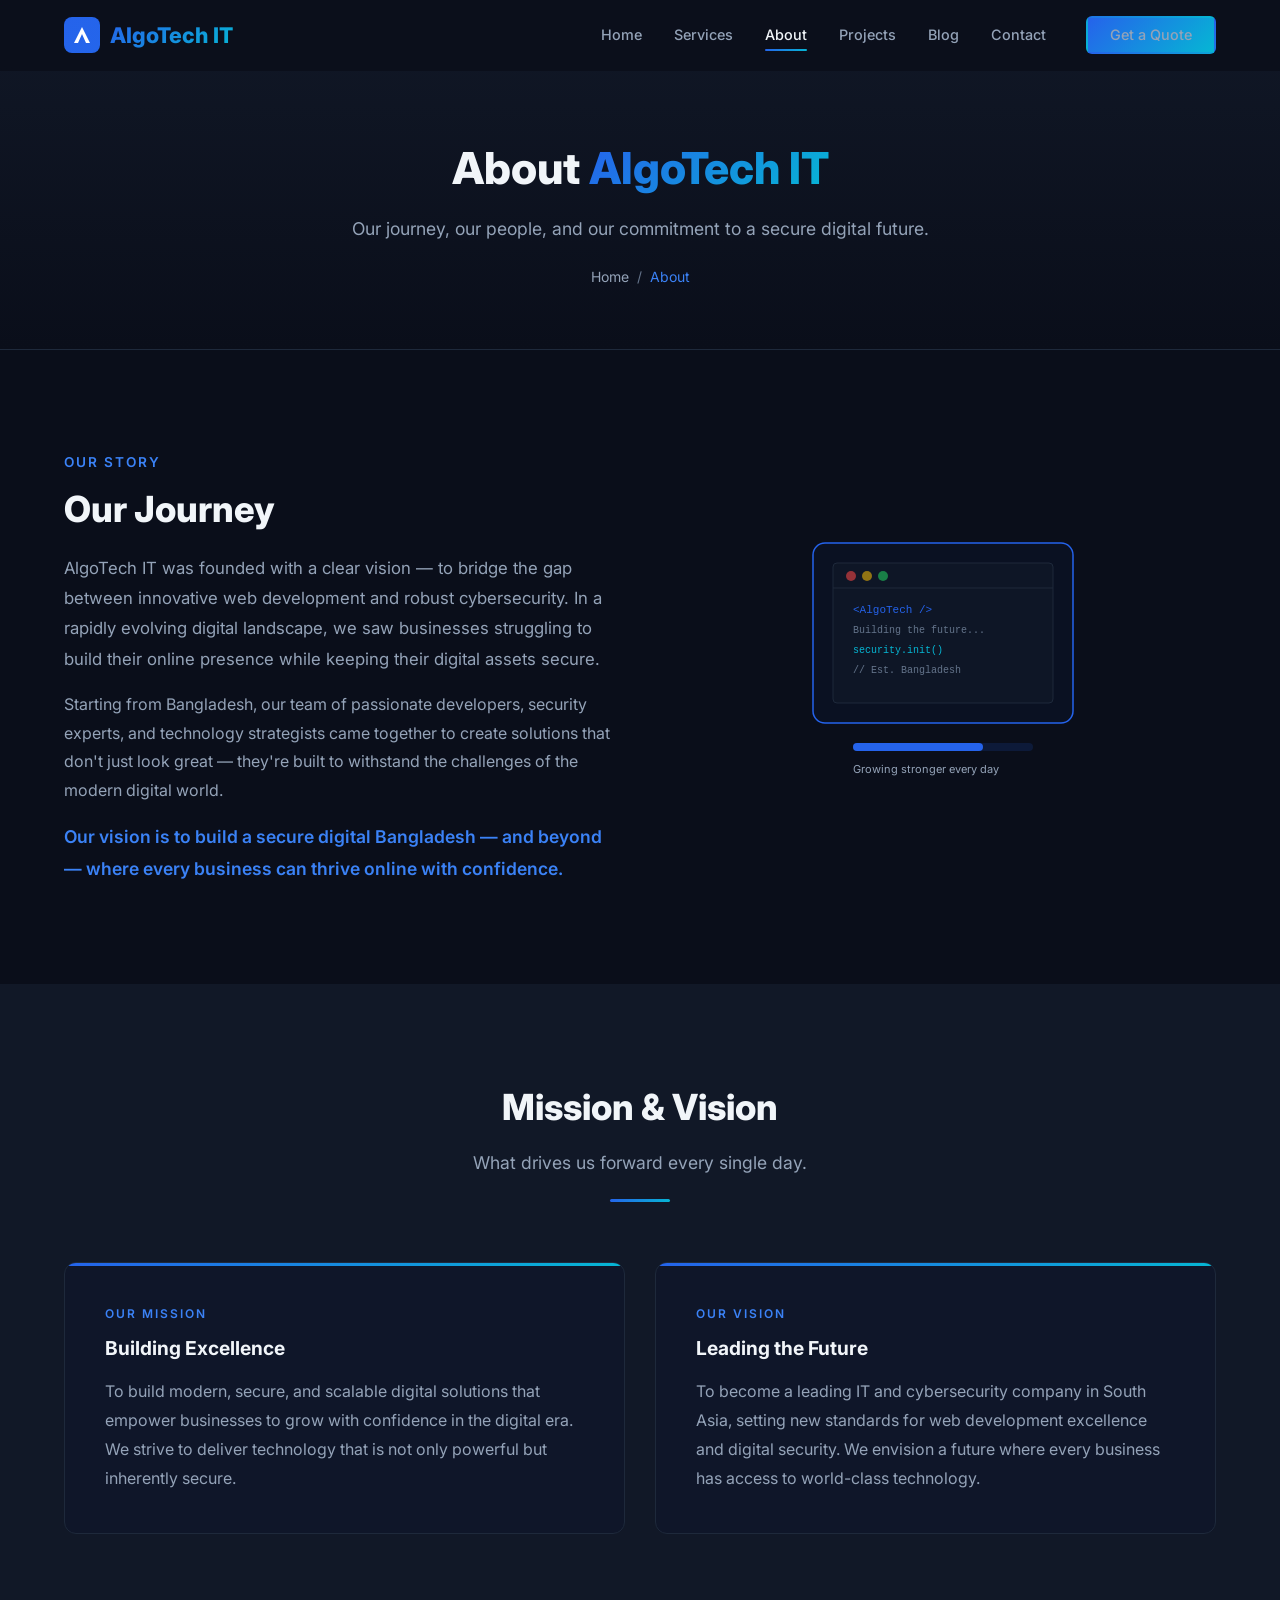
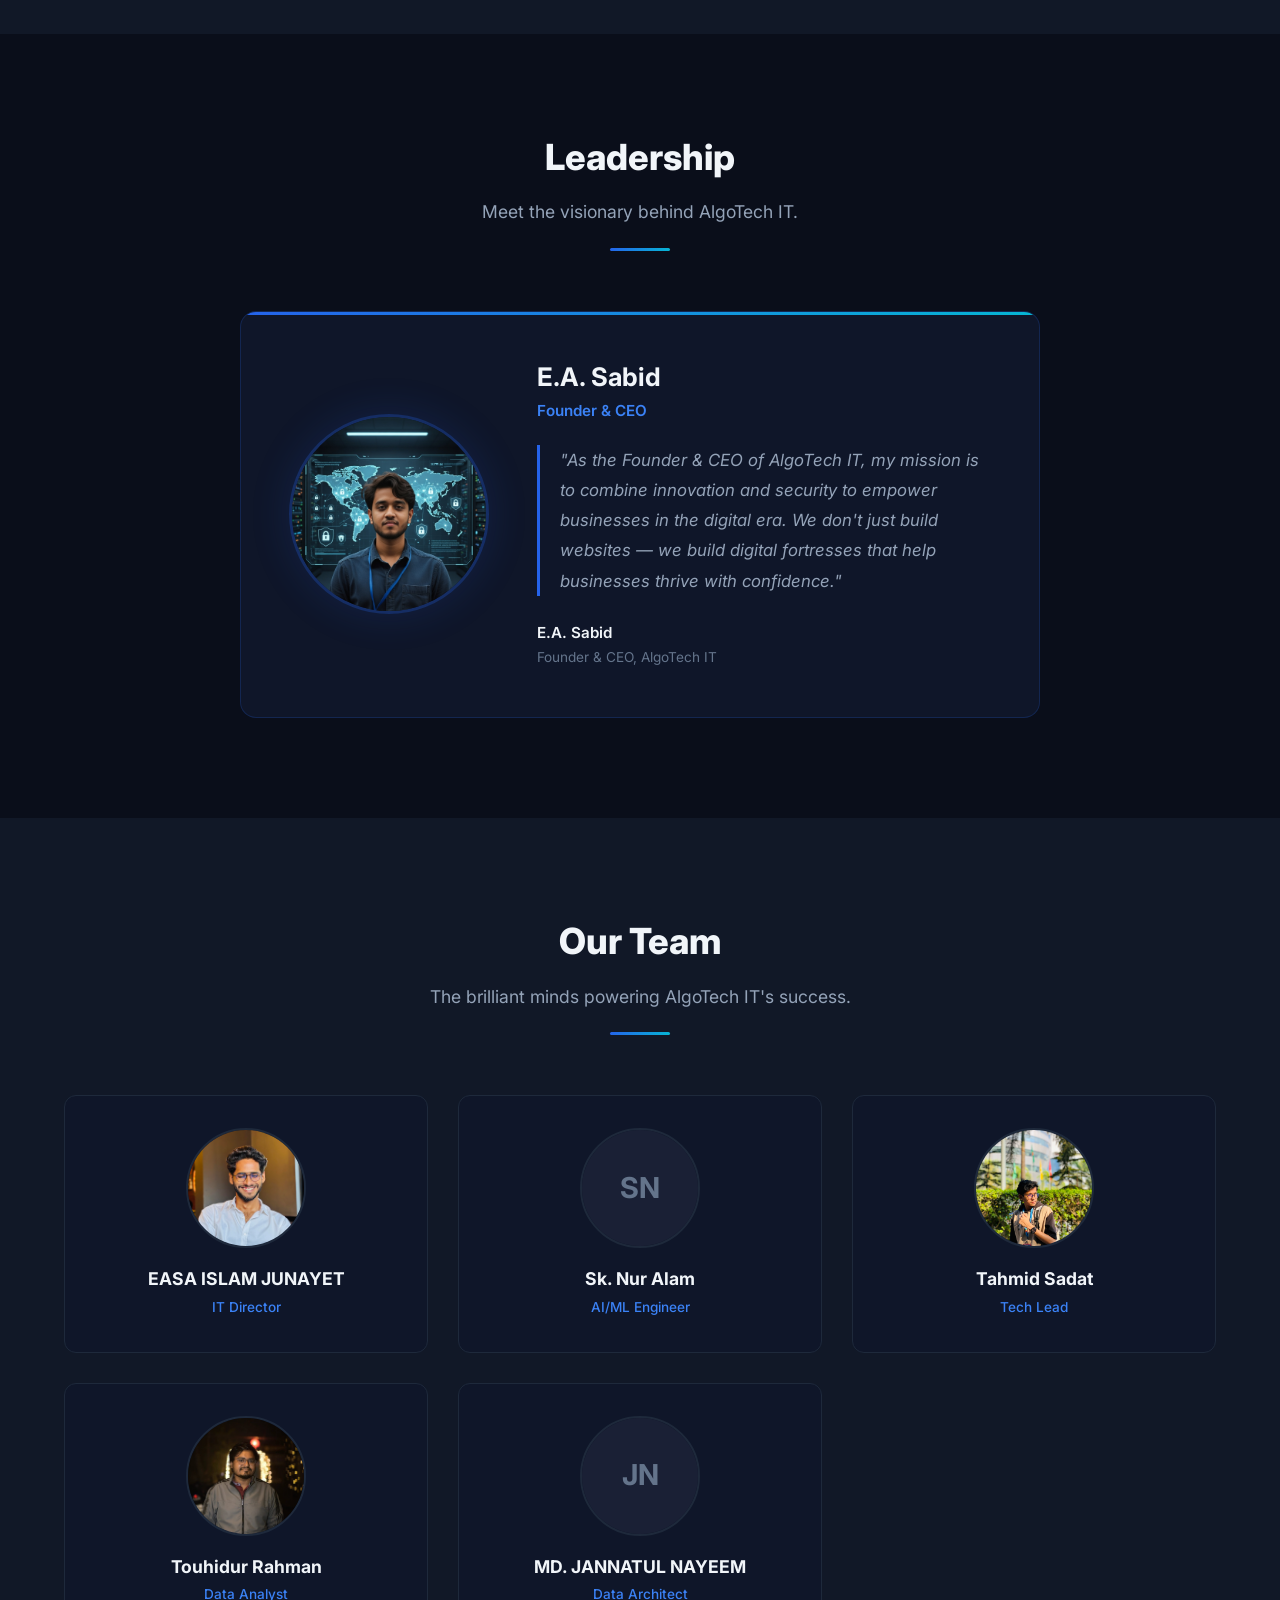
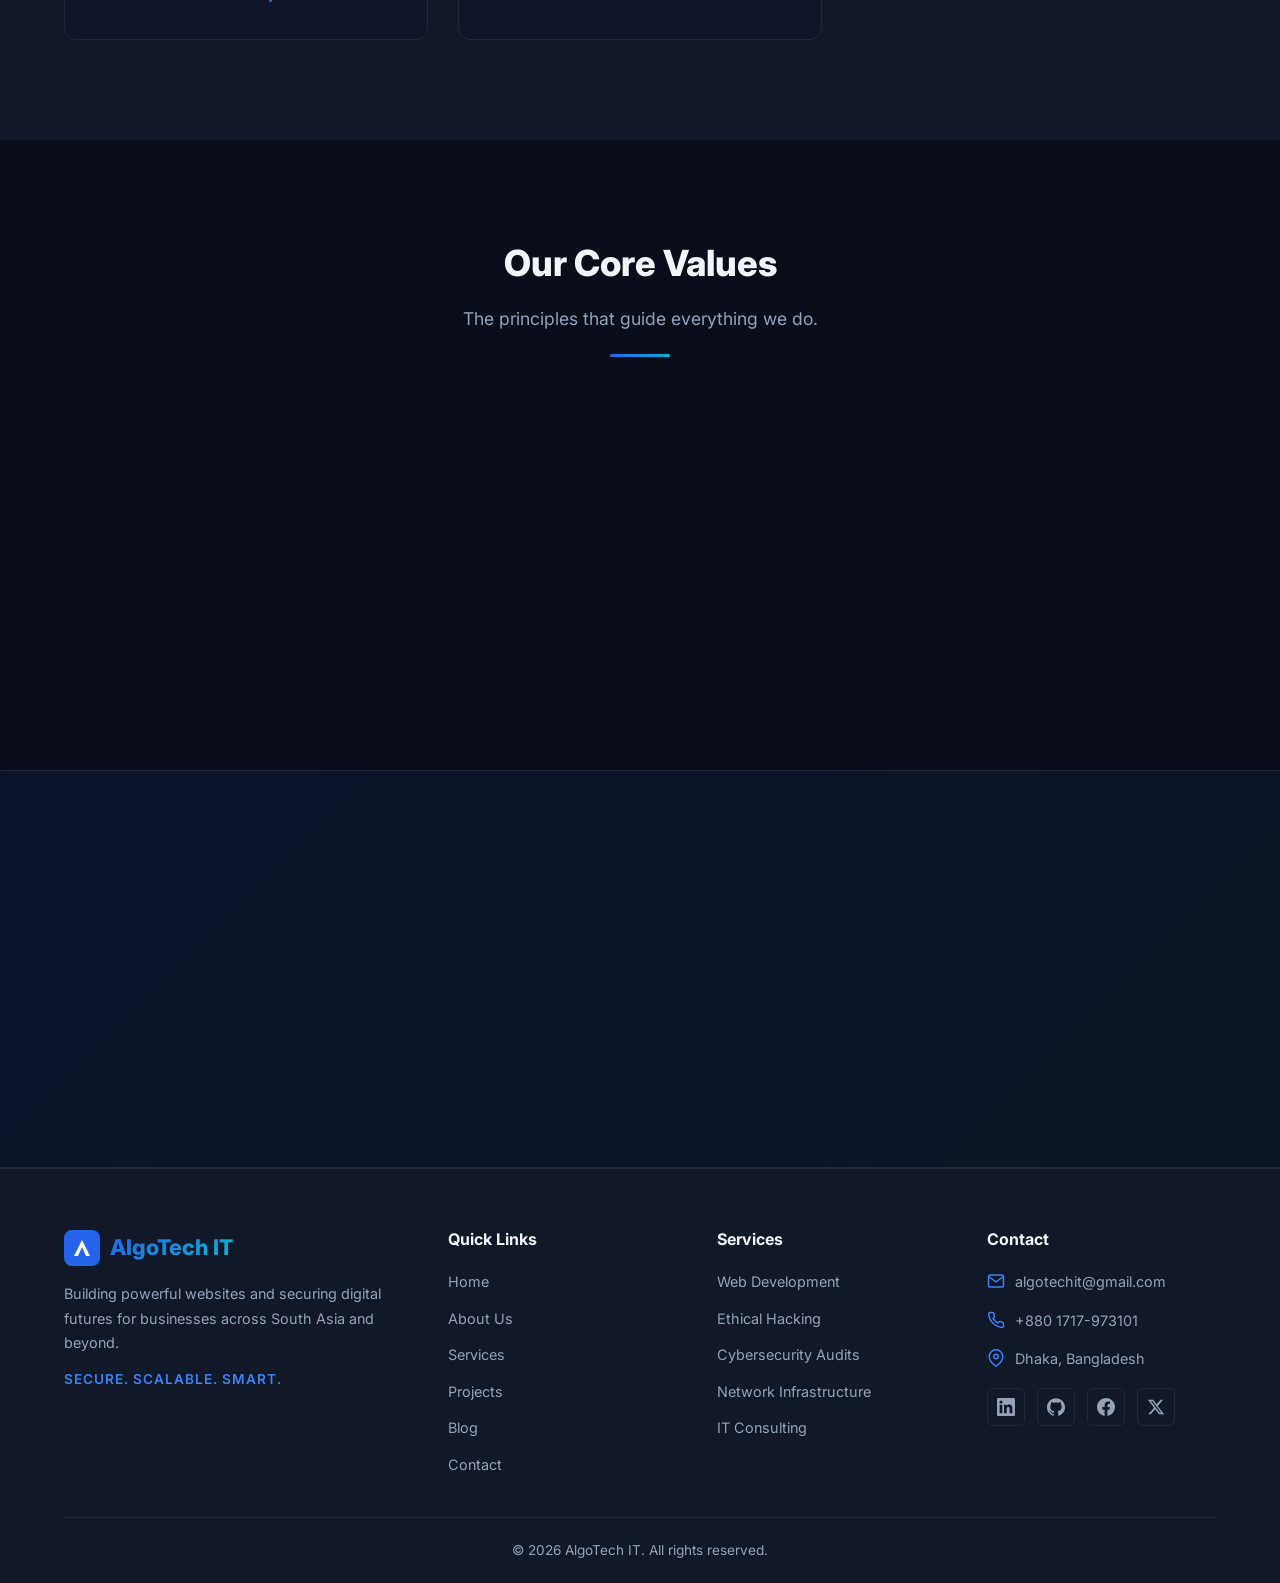
==== about.html @ ce2f061b "commiting initial website" ====
<!DOCTYPE html>
<html lang="en">
<head>
  <meta charset="UTF-8">
  <meta name="viewport" content="width=device-width, initial-scale=1.0">
  <title>About Us — AlgoTech IT | Our Story, Team &amp; Vision</title>
  <meta name="description" content="Learn about AlgoTech IT — our journey, mission, leadership team, and commitment to building secure digital solutions.">
  
  <meta property="og:title" content="About AlgoTech IT">
  <meta property="og:description" content="Our journey, team, and vision for a secure digital future.">
  <meta property="og:type" content="website">
  
  <link rel="icon" type="image/svg+xml" href="assets/images/favicon.svg">
  <link rel="stylesheet" href="css/style.css">
  <link rel="stylesheet" href="css/components.css">
  <link rel="stylesheet" href="css/animations.css">
</head>
<body>

  <!-- ========== NAVIGATION ========== -->
  <nav class="navbar" role="navigation" aria-label="Main navigation">
    <div class="container">
      <a href="index.html" class="nav-logo" aria-label="AlgoTech IT Home">
        <svg class="logo-icon" viewBox="0 0 36 36" fill="none" xmlns="http://www.w3.org/2000/svg">
          <rect width="36" height="36" rx="8" fill="url(#logo-grad)"/>
          <path d="M10 26L18 10L26 26H22L18 17L14 26H10Z" fill="white"/>
          <defs><linearGradient id="logo-grad" x1="0" y1="0" x2="36" y2="36"><stop stop-color="#2563eb"/><stop offset="1" stop-color="#06b6d4"/></linearGradient></defs>
        </svg>
        <span>AlgoTech IT</span>
      </a>
      <div class="nav-links">
        <a href="index.html">Home</a>
        <a href="services.html">Services</a>
        <a href="about.html" aria-current="page">About</a>
        <a href="projects.html">Projects</a>
        <a href="blog.html">Blog</a>
        <a href="contact.html">Contact</a>
        <a href="contact.html" class="btn btn-primary btn-sm nav-cta">Get a Quote</a>
      </div>
      <button class="nav-toggle" aria-label="Toggle menu" aria-expanded="false">
        <span></span><span></span><span></span>
      </button>
    </div>
  </nav>

  <main>
    <!-- ========== PAGE HEADER ========== -->
    <section class="page-header">
      <div class="container">
        <h1 class="hero-animate-1">About <span class="text-gradient">AlgoTech IT</span></h1>
        <p class="hero-animate-2">Our journey, our people, and our commitment to a secure digital future.</p>
        <div class="breadcrumb hero-animate-3">
          <a href="index.html">Home</a> / <span>About</span>
        </div>
      </div>
    </section>

    <!-- ========== OUR JOURNEY ========== -->
    <section class="section" id="our-journey">
      <div class="container">
        <div style="display: grid; grid-template-columns: 1fr 1fr; gap: 60px; align-items: center;">
          <div class="animate-on-scroll">
            <p style="color: var(--accent-glow); font-weight: 600; font-size: 0.85rem; letter-spacing: 2px; text-transform: uppercase; margin-bottom: 12px;">Our Story</p>
            <h2 style="margin-bottom: 20px;">Our Journey</h2>
            <p style="margin-bottom: 16px; font-size: 1.05rem;">
              AlgoTech IT was founded with a clear vision — to bridge the gap between innovative web development and robust cybersecurity. In a rapidly evolving digital landscape, we saw businesses struggling to build their online presence while keeping their digital assets secure.
            </p>
            <p style="margin-bottom: 16px;">
              Starting from Bangladesh, our team of passionate developers, security experts, and technology strategists came together to create solutions that don't just look great — they're built to withstand the challenges of the modern digital world.
            </p>
            <p style="font-size: 1.1rem; color: var(--accent-glow); font-weight: 600;">
              Our vision is to build a secure digital Bangladesh — and beyond — where every business can thrive online with confidence.
            </p>
          </div>
          <div class="animate-on-scroll" data-delay="2" style="text-align: center;">
            <svg width="340" height="300" viewBox="0 0 340 300" fill="none" xmlns="http://www.w3.org/2000/svg">
              <rect x="40" y="30" width="260" height="180" rx="12" stroke="#2563eb" stroke-width="1.5" fill="rgba(37,99,235,0.04)"/>
              <rect x="60" y="50" width="220" height="140" rx="4" fill="rgba(17,24,39,0.8)" stroke="#1e293b" stroke-width="1"/>
              <line x1="60" y1="75" x2="280" y2="75" stroke="#1e293b" stroke-width="1"/>
              <circle cx="78" cy="63" r="5" fill="#ef4444" opacity="0.6"/>
              <circle cx="94" cy="63" r="5" fill="#eab308" opacity="0.6"/>
              <circle cx="110" cy="63" r="5" fill="#22c55e" opacity="0.6"/>
              <text x="80" y="100" fill="#2563eb" font-family="monospace" font-size="11">&lt;AlgoTech /&gt;</text>
              <text x="80" y="120" fill="#64748b" font-family="monospace" font-size="10">Building the future...</text>
              <text x="80" y="140" fill="#06b6d4" font-family="monospace" font-size="10">security.init()</text>
              <text x="80" y="160" fill="#64748b" font-family="monospace" font-size="10">// Est. Bangladesh</text>
              <rect x="80" y="230" width="180" height="8" rx="4" fill="rgba(37,99,235,0.15)"/>
              <rect x="80" y="230" width="130" height="8" rx="4" fill="url(#prog-grad)"/>
              <text x="80" y="260" fill="#94a3b8" font-family="Inter, sans-serif" font-size="11">Growing stronger every day</text>
              <defs>
                <linearGradient id="prog-grad" x1="80" y1="234" x2="210" y2="234">
                  <stop stop-color="#2563eb"/><stop offset="1" stop-color="#06b6d4"/>
                </linearGradient>
              </defs>
            </svg>
          </div>
        </div>
      </div>
    </section>

    <!-- ========== MISSION & VISION ========== -->
    <section class="section bg-secondary" id="mission-vision">
      <div class="container">
        <div class="section-header animate-on-scroll">
          <h2>Mission &amp; Vision</h2>
          <p>What drives us forward every single day.</p>
          <span class="accent-line"></span>
        </div>

        <div class="grid grid-2">
          <div class="mv-card animate-on-scroll" data-delay="1">
            <p class="mv-label">Our Mission</p>
            <h3>Building Excellence</h3>
            <p>To build modern, secure, and scalable digital solutions that empower businesses to grow with confidence in the digital era. We strive to deliver technology that is not only powerful but inherently secure.</p>
          </div>
          <div class="mv-card animate-on-scroll" data-delay="2">
            <p class="mv-label">Our Vision</p>
            <h3>Leading the Future</h3>
            <p>To become a leading IT and cybersecurity company in South Asia, setting new standards for web development excellence and digital security. We envision a future where every business has access to world-class technology.</p>
          </div>
        </div>
      </div>
    </section>

    <!-- ========== CEO SPOTLIGHT ========== -->
    <section class="section" id="ceo-section">
      <div class="container">
        <div class="section-header animate-on-scroll">
          <h2>Leadership</h2>
          <p>Meet the visionary behind AlgoTech IT.</p>
          <span class="accent-line"></span>
        </div>

        <div class="ceo-card animate-on-scroll">
          <div class="ceo-photo">
            <!-- Replace src with actual photo: assets/images/team/sabid.jpg -->
            <img src="assets/images/team/sabid.jpg" alt="E.A. Sabid — Founder & CEO of AlgoTech IT" onerror="this.style.display='none';this.nextElementSibling.style.display='flex';">
            <div class="photo-placeholder" style="display: none;">EA</div>
          </div>
          <div class="ceo-info">
            <h3>E.A. Sabid</h3>
            <p class="ceo-title">Founder &amp; CEO</p>
            <blockquote>
              "As the Founder &amp; CEO of AlgoTech IT, my mission is to combine innovation and security to empower businesses in the digital era. We don't just build websites — we build digital fortresses that help businesses thrive with confidence."
            </blockquote>
            <div class="ceo-signature">
              E.A. Sabid
              <span>Founder &amp; CEO, AlgoTech IT</span>
            </div>
          </div>
        </div>
      </div>
    </section>

    <!-- ========== OUR TEAM ========== -->
    <section class="section bg-secondary" id="team">
      <div class="container">
        <div class="section-header animate-on-scroll">
          <h2>Our Team</h2>
          <p>The brilliant minds powering AlgoTech IT's success.</p>
          <span class="accent-line"></span>
        </div>

        <div class="team-grid">
          <!-- ============================================================
               HOW TO ADD NEW TEAM MEMBERS:
               1. Add the member's photo to: assets/images/team/FILENAME.jpg
               2. Copy one of the <div class="team-card"> blocks below
               3. Paste it before this closing comment
               4. Update: img src, alt text, onerror initials, name, and role
               5. Push to GitHub — Netlify auto-deploys!
               ============================================================ -->

          <!-- EASA ISLAM JUNAYET -->
          <div class="team-card animate-on-scroll" data-delay="1">
            <div class="team-card-photo">
              <img src="assets/images/team/junayet.jpg" alt="EASA ISLAM JUNAYET" onerror="this.style.display='none';this.nextElementSibling.style.display='flex';">
              <div class="photo-placeholder" style="display: none;">EJ</div>
            </div>
            <h3>EASA ISLAM JUNAYET</h3>
            <p class="role">IT Director</p>
          </div>

          <!-- Sk. Nur Alam -->
          <div class="team-card animate-on-scroll" data-delay="2">
            <div class="team-card-photo">
              <img src="assets/images/team/nuralam.jpg" alt="Sk. Nur Alam" onerror="this.style.display='none';this.nextElementSibling.style.display='flex';">
              <div class="photo-placeholder" style="display: none;">SN</div>
            </div>
            <h3>Sk. Nur Alam</h3>
            <p class="role">AI/ML Engineer</p>
          </div>

          <!-- Tahmid Sadat -->
          <div class="team-card animate-on-scroll" data-delay="3">
            <div class="team-card-photo">
              <img src="assets/images/team/tahmid.jpg" alt="Tahmid Sadat" onerror="this.style.display='none';this.nextElementSibling.style.display='flex';">
              <div class="photo-placeholder" style="display: none;">TS</div>
            </div>
            <h3>Tahmid Sadat</h3>
            <p class="role">Tech Lead</p>
          </div>

          <!-- Touhidur Rahman -->
          <div class="team-card animate-on-scroll" data-delay="4">
            <div class="team-card-photo">
              <img src="assets/images/team/touhid.jpg" alt="Touhidur Rahman" onerror="this.style.display='none';this.nextElementSibling.style.display='flex';">
              <div class="photo-placeholder" style="display: none;">TR</div>
            </div>
            <h3>Touhidur Rahman</h3>
            <p class="role">Data Analyst</p>
          </div>

          <!-- MD. JANNATUL NAYEEM -->
          <div class="team-card animate-on-scroll" data-delay="5">
            <div class="team-card-photo">
              <img src="assets/images/team/nayeem.jpg" alt="MD. JANNATUL NAYEEM" onerror="this.style.display='none';this.nextElementSibling.style.display='flex';">
              <div class="photo-placeholder" style="display: none;">JN</div>
            </div>
            <h3>MD. JANNATUL NAYEEM</h3>
            <p class="role">Data Architect</p>
          </div>

          <!-- ADD NEW TEAM MEMBERS HERE: copy a team-card block above and update photo/name/role -->

        </div>
      </div>
    </section>

    <!-- ========== CORE VALUES ========== -->
    <section class="section" id="values">
      <div class="container">
        <div class="section-header animate-on-scroll">
          <h2>Our Core Values</h2>
          <p>The principles that guide everything we do.</p>
          <span class="accent-line"></span>
        </div>

        <div class="grid grid-4">
          <!-- Integrity -->
          <div class="value-card animate-on-scroll" data-delay="1">
            <div class="value-icon">
              <svg viewBox="0 0 24 24" fill="none" stroke="currentColor" stroke-width="2" stroke-linecap="round" stroke-linejoin="round"><path d="M12 22s8-4 8-10V5l-8-3-8 3v7c0 6 8 10 8 10z"></path></svg>
            </div>
            <h3>Integrity</h3>
            <p>We uphold the highest ethical standards in every project and client interaction.</p>
          </div>

          <!-- Innovation -->
          <div class="value-card animate-on-scroll" data-delay="2">
            <div class="value-icon">
              <svg viewBox="0 0 24 24" fill="none" stroke="currentColor" stroke-width="2" stroke-linecap="round" stroke-linejoin="round"><circle cx="12" cy="12" r="10"></circle><line x1="12" y1="8" x2="12" y2="16"></line><line x1="8" y1="12" x2="16" y2="12"></line></svg>
            </div>
            <h3>Innovation</h3>
            <p>We embrace cutting-edge technology and creative solutions to stay ahead.</p>
          </div>

          <!-- Security First -->
          <div class="value-card animate-on-scroll" data-delay="3">
            <div class="value-icon">
              <svg viewBox="0 0 24 24" fill="none" stroke="currentColor" stroke-width="2" stroke-linecap="round" stroke-linejoin="round"><rect x="3" y="11" width="18" height="11" rx="2" ry="2"></rect><path d="M7 11V7a5 5 0 0 1 10 0v4"></path></svg>
            </div>
            <h3>Security First</h3>
            <p>Security is embedded in everything we build, from design to deployment.</p>
          </div>

          <!-- Client-Centered -->
          <div class="value-card animate-on-scroll" data-delay="4">
            <div class="value-icon">
              <svg viewBox="0 0 24 24" fill="none" stroke="currentColor" stroke-width="2" stroke-linecap="round" stroke-linejoin="round"><path d="M17 21v-2a4 4 0 0 0-4-4H5a4 4 0 0 0-4 4v2"></path><circle cx="9" cy="7" r="4"></circle><path d="M23 21v-2a4 4 0 0 0-3-3.87"></path><path d="M16 3.13a4 4 0 0 1 0 7.75"></path></svg>
            </div>
            <h3>Client-Centered</h3>
            <p>Your success is our priority. We listen, adapt, and deliver beyond expectations.</p>
          </div>
        </div>
      </div>
    </section>

    <!-- ========== CTA ========== -->
    <section class="cta-section">
      <div class="container animate-on-scroll">
        <h2>Want to Work With Us?</h2>
        <p>Let's build something secure and powerful together.</p>
        <a href="contact.html" class="btn btn-primary btn-lg">Get in Touch</a>
      </div>
    </section>
  </main>

  <!-- ========== FOOTER ========== -->
  <footer class="footer">
    <div class="container">
      <div class="footer-grid">
        <div class="footer-col footer-brand">
          <a href="index.html" class="nav-logo" style="margin-bottom: 4px;">
            <svg class="logo-icon" viewBox="0 0 36 36" fill="none"><rect width="36" height="36" rx="8" fill="url(#lg2)"/><path d="M10 26L18 10L26 26H22L18 17L14 26H10Z" fill="white"/><defs><linearGradient id="lg2" x1="0" y1="0" x2="36" y2="36"><stop stop-color="#2563eb"/><stop offset="1" stop-color="#06b6d4"/></linearGradient></defs></svg>
            <span>AlgoTech IT</span>
          </a>
          <p>Building powerful websites and securing digital futures for businesses across South Asia and beyond.</p>
          <p class="tagline">Secure. Scalable. Smart.</p>
        </div>
        <div class="footer-col">
          <h4>Quick Links</h4>
          <div class="footer-links">
            <a href="index.html">Home</a><a href="about.html">About Us</a><a href="services.html">Services</a><a href="projects.html">Projects</a><a href="blog.html">Blog</a><a href="contact.html">Contact</a>
          </div>
        </div>
        <div class="footer-col">
          <h4>Services</h4>
          <div class="footer-links">
            <a href="services.html#web-development">Web Development</a><a href="services.html#ethical-hacking">Ethical Hacking</a><a href="services.html#cybersecurity">Cybersecurity Audits</a><a href="services.html#networking">Network Infrastructure</a><a href="services.html#consulting">IT Consulting</a>
          </div>
        </div>
        <div class="footer-col">
          <h4>Contact</h4>
          <div class="footer-contact-item">
            <svg viewBox="0 0 24 24" fill="none" stroke="currentColor" stroke-width="2"><path d="M4 4h16c1.1 0 2 .9 2 2v12c0 1.1-.9 2-2 2H4c-1.1 0-2-.9-2-2V6c0-1.1.9-2 2-2z"/><polyline points="22,6 12,13 2,6"/></svg>
            <span>algotechit@gmail.com</span>
          </div>
          <div class="footer-contact-item">
            <svg viewBox="0 0 24 24" fill="none" stroke="currentColor" stroke-width="2"><path d="M22 16.92v3a2 2 0 0 1-2.18 2 19.79 19.79 0 0 1-8.63-3.07 19.5 19.5 0 0 1-6-6 19.79 19.79 0 0 1-3.07-8.67A2 2 0 0 1 4.11 2h3a2 2 0 0 1 2 1.72 12.84 12.84 0 0 0 .7 2.81 2 2 0 0 1-.45 2.11L8.09 9.91a16 16 0 0 0 6 6l1.27-1.27a2 2 0 0 1 2.11-.45 12.84 12.84 0 0 0 2.81.7A2 2 0 0 1 22 16.92z"/></svg>
            <span>+880 1717-973101</span>
          </div>
          <div class="footer-contact-item">
            <svg viewBox="0 0 24 24" fill="none" stroke="currentColor" stroke-width="2"><path d="M21 10c0 7-9 13-9 13s-9-6-9-13a9 9 0 0 1 18 0z"/><circle cx="12" cy="10" r="3"/></svg>
            <span>Dhaka, Bangladesh</span>
          </div>
          <div class="footer-socials">
            <a href="#" aria-label="LinkedIn"><svg viewBox="0 0 24 24" fill="currentColor"><path d="M20.447 20.452h-3.554v-5.569c0-1.328-.027-3.037-1.852-3.037-1.853 0-2.136 1.445-2.136 2.939v5.667H9.351V9h3.414v1.561h.046c.477-.9 1.637-1.85 3.37-1.85 3.601 0 4.267 2.37 4.267 5.455v6.286zM5.337 7.433a2.062 2.062 0 0 1-2.063-2.065 2.064 2.064 0 1 1 2.063 2.065zm1.782 13.019H3.555V9h3.564v11.452zM22.225 0H1.771C.792 0 0 .774 0 1.729v20.542C0 23.227.792 24 1.771 24h20.451C23.2 24 24 23.227 24 22.271V1.729C24 .774 23.2 0 22.222 0h.003z"/></svg></a>
            <a href="#" aria-label="GitHub"><svg viewBox="0 0 24 24" fill="currentColor"><path d="M12 .297c-6.63 0-12 5.373-12 12 0 5.303 3.438 9.8 8.205 11.385.6.113.82-.258.82-.577 0-.285-.01-1.04-.015-2.04-3.338.724-4.042-1.61-4.042-1.61C4.422 18.07 3.633 17.7 3.633 17.7c-1.087-.744.084-.729.084-.729 1.205.084 1.838 1.236 1.838 1.236 1.07 1.835 2.809 1.305 3.495.998.108-.776.417-1.305.76-1.605-2.665-.3-5.466-1.332-5.466-5.93 0-1.31.465-2.38 1.235-3.22-.135-.303-.54-1.523.105-3.176 0 0 1.005-.322 3.3 1.23.96-.267 1.98-.399 3-.405 1.02.006 2.04.138 3 .405 2.28-1.552 3.285-1.23 3.285-1.23.645 1.653.24 2.873.12 3.176.765.84 1.23 1.91 1.23 3.22 0 4.61-2.805 5.625-5.475 5.92.42.36.81 1.096.81 2.22 0 1.606-.015 2.896-.015 3.286 0 .315.21.69.825.57C20.565 22.092 24 17.592 24 12.297c0-6.627-5.373-12-12-12"/></svg></a>
            <a href="#" aria-label="Facebook"><svg viewBox="0 0 24 24" fill="currentColor"><path d="M24 12.073c0-6.627-5.373-12-12-12s-12 5.373-12 12c0 5.99 4.388 10.954 10.125 11.854v-8.385H7.078v-3.47h3.047V9.43c0-3.007 1.792-4.669 4.533-4.669 1.312 0 2.686.235 2.686.235v2.953H15.83c-1.491 0-1.956.925-1.956 1.874v2.25h3.328l-.532 3.47h-2.796v8.385C19.612 23.027 24 18.062 24 12.073z"/></svg></a>
            <a href="#" aria-label="Twitter / X"><svg viewBox="0 0 24 24" fill="currentColor"><path d="M18.244 2.25h3.308l-7.227 8.26 8.502 11.24H16.17l-5.214-6.817L4.99 21.75H1.68l7.73-8.835L1.254 2.25H8.08l4.713 6.231zm-1.161 17.52h1.833L7.084 4.126H5.117z"/></svg></a>
          </div>
        </div>
      </div>
      <div class="footer-bottom">
        <p>&copy; <span id="current-year">2026</span> AlgoTech IT. All rights reserved.</p>
      </div>
    </div>
  </footer>

  <script src="js/main.js"></script>
</body>
</html>
---- css/style.css ----
/* ============================================
   AlgoTech IT — Global Styles
   Dark Theme | Navy + Electric Blue
   ============================================ */

/* ---------- Google Fonts ---------- */
@import url('https://fonts.googleapis.com/css2?family=Inter:wght@300;400;500;600;700;800;900&display=swap');

/* ---------- CSS Variables ---------- */
:root {
  /* Colors */
  --bg-primary: #0a0e1a;
  --bg-secondary: #111827;
  --bg-tertiary: #1a2035;
  --bg-card: #0f1629;
  --bg-card-hover: #141c33;
  --accent-primary: #2563eb;
  --accent-glow: #3b82f6;
  --accent-cyan: #06b6d4;
  --accent-gradient: linear-gradient(135deg, #2563eb, #06b6d4);
  --accent-gradient-hover: linear-gradient(135deg, #3b82f6, #22d3ee);
  --text-primary: #f1f5f9;
  --text-secondary: #94a3b8;
  --text-muted: #64748b;
  --border-color: #1e293b;
  --border-hover: #2563eb;

  /* Typography */
  --font-family: 'Inter', -apple-system, BlinkMacSystemFont, 'Segoe UI', Roboto, sans-serif;

  /* Spacing */
  --section-padding: 100px 0;
  --container-max: 1200px;
  --container-padding: 0 24px;

  /* Border Radius */
  --radius-sm: 6px;
  --radius-md: 8px;
  --radius-lg: 12px;
  --radius-xl: 16px;
  --radius-full: 50%;

  /* Shadows */
  --shadow-sm: 0 1px 3px rgba(0, 0, 0, 0.3);
  --shadow-md: 0 4px 20px rgba(0, 0, 0, 0.4);
  --shadow-lg: 0 10px 40px rgba(0, 0, 0, 0.5);
  --shadow-glow: 0 0 30px rgba(37, 99, 235, 0.15);

  /* Transitions */
  --transition-fast: 0.2s ease;
  --transition-base: 0.3s ease;
  --transition-slow: 0.5s ease;
}

/* ---------- Reset ---------- */
*,
*::before,
*::after {
  margin: 0;
  padding: 0;
  box-sizing: border-box;
}

html {
  scroll-behavior: smooth;
  font-size: 16px;
  -webkit-text-size-adjust: 100%;
}

body {
  font-family: var(--font-family);
  background-color: var(--bg-primary);
  color: var(--text-primary);
  line-height: 1.7;
  overflow-x: hidden;
  -webkit-font-smoothing: antialiased;
  -moz-osx-font-smoothing: grayscale;
}

img {
  max-width: 100%;
  height: auto;
  display: block;
}

a {
  color: var(--accent-glow);
  text-decoration: none;
  transition: color var(--transition-fast);
}

a:hover {
  color: var(--accent-cyan);
}

ul, ol {
  list-style: none;
}

input, textarea, select, button {
  font-family: inherit;
  font-size: inherit;
}

/* ---------- Container ---------- */
.container {
  max-width: var(--container-max);
  margin: 0 auto;
  padding: var(--container-padding);
}

/* ---------- Section ---------- */
.section {
  padding: var(--section-padding);
}

.section-header {
  text-align: center;
  margin-bottom: 60px;
}

.section-header h2 {
  font-size: 2.25rem;
  font-weight: 800;
  margin-bottom: 16px;
  color: var(--text-primary);
}

.section-header p {
  font-size: 1.1rem;
  color: var(--text-secondary);
  max-width: 600px;
  margin: 0 auto;
}

.section-header .accent-line {
  display: block;
  width: 60px;
  height: 3px;
  background: var(--accent-gradient);
  margin: 20px auto 0;
  border-radius: 2px;
}

/* ---------- Grid System ---------- */
.grid {
  display: grid;
  gap: 30px;
}

.grid-2 {
  grid-template-columns: repeat(2, 1fr);
}

.grid-3 {
  grid-template-columns: repeat(3, 1fr);
}

.grid-4 {
  grid-template-columns: repeat(4, 1fr);
}

/* ---------- Typography ---------- */
h1, h2, h3, h4, h5, h6 {
  line-height: 1.3;
  color: var(--text-primary);
}

h1 { font-size: 3.5rem; font-weight: 900; }
h2 { font-size: 2.25rem; font-weight: 800; }
h3 { font-size: 1.5rem; font-weight: 700; }
h4 { font-size: 1.25rem; font-weight: 600; }

p {
  color: var(--text-secondary);
  line-height: 1.8;
}

.text-gradient {
  background: var(--accent-gradient);
  -webkit-background-clip: text;
  -webkit-text-fill-color: transparent;
  background-clip: text;
}

/* ---------- Background Patterns ---------- */
.bg-secondary {
  background-color: var(--bg-secondary);
}

.bg-tertiary {
  background-color: var(--bg-tertiary);
}

/* ---------- Responsive ---------- */
@media (max-width: 1024px) {
  .grid-4 {
    grid-template-columns: repeat(2, 1fr);
  }
  h1 { font-size: 2.75rem; }
  h2 { font-size: 2rem; }
}

@media (max-width: 768px) {
  .grid-2,
  .grid-3,
  .grid-4 {
    grid-template-columns: 1fr;
  }
  
  h1 { font-size: 2.25rem; }
  h2 { font-size: 1.75rem; }
  h3 { font-size: 1.25rem; }

  .section {
    padding: 60px 0;
  }

  .section-header {
    margin-bottom: 40px;
  }

  .section-header h2 {
    font-size: 1.75rem;
  }
}

@media (max-width: 480px) {
  h1 { font-size: 1.85rem; }
  .container {
    padding: 0 16px;
  }
}
---- css/components.css ----
/* ============================================
   AlgoTech IT — Reusable Components
   Nav, Footer, Buttons, Cards, Team
   ============================================ */

/* ---------- Buttons ---------- */
.btn {
  display: inline-flex;
  align-items: center;
  justify-content: center;
  gap: 8px;
  padding: 14px 32px;
  font-size: 0.95rem;
  font-weight: 600;
  border-radius: var(--radius-sm);
  border: 2px solid transparent;
  cursor: pointer;
  transition: all var(--transition-base);
  text-decoration: none;
  line-height: 1;
}

.btn-primary {
  background: var(--accent-gradient);
  color: #fff;
  border-color: transparent;
}

.btn-primary:hover {
  background: var(--accent-gradient-hover);
  transform: translateY(-2px);
  box-shadow: 0 6px 25px rgba(37, 99, 235, 0.35);
  color: #fff;
}

.btn-outline {
  background: transparent;
  color: var(--text-primary);
  border-color: var(--border-color);
}

.btn-outline:hover {
  border-color: var(--accent-primary);
  color: var(--accent-glow);
  transform: translateY(-2px);
}

.btn-sm {
  padding: 10px 22px;
  font-size: 0.875rem;
}

.btn-lg {
  padding: 18px 40px;
  font-size: 1.05rem;
}

/* ---------- Navigation ---------- */
.navbar {
  position: fixed;
  top: 0;
  left: 0;
  width: 100%;
  z-index: 1000;
  padding: 16px 0;
  transition: all var(--transition-base);
  background: rgba(10, 14, 26, 0.8);
  backdrop-filter: blur(20px);
  -webkit-backdrop-filter: blur(20px);
  border-bottom: 1px solid transparent;
}

.navbar.scrolled {
  padding: 10px 0;
  background: rgba(10, 14, 26, 0.95);
  border-bottom-color: var(--border-color);
  box-shadow: var(--shadow-md);
}

.navbar .container {
  display: flex;
  align-items: center;
  justify-content: space-between;
}

.nav-logo {
  display: flex;
  align-items: center;
  gap: 10px;
  font-size: 1.35rem;
  font-weight: 800;
  color: var(--text-primary);
  text-decoration: none;
}

.nav-logo:hover {
  color: var(--text-primary);
}

.nav-logo .logo-icon {
  width: 36px;
  height: 36px;
}

.nav-logo span {
  background: var(--accent-gradient);
  -webkit-background-clip: text;
  -webkit-text-fill-color: transparent;
  background-clip: text;
}

.nav-links {
  display: flex;
  align-items: center;
  gap: 32px;
}

.nav-links a {
  color: var(--text-secondary);
  font-size: 0.9rem;
  font-weight: 500;
  text-decoration: none;
  transition: color var(--transition-fast);
  position: relative;
}

.nav-links a::after {
  content: '';
  position: absolute;
  bottom: -4px;
  left: 0;
  width: 0;
  height: 2px;
  background: var(--accent-gradient);
  transition: width var(--transition-base);
  border-radius: 1px;
}

.nav-links a:hover,
.nav-links a[aria-current="page"] {
  color: var(--text-primary);
}

.nav-links a:hover::after,
.nav-links a[aria-current="page"]::after {
  width: 100%;
}

.nav-cta {
  margin-left: 8px;
}

/* Mobile Menu Toggle */
.nav-toggle {
  display: none;
  flex-direction: column;
  gap: 5px;
  background: none;
  border: none;
  cursor: pointer;
  padding: 4px;
}

.nav-toggle span {
  display: block;
  width: 24px;
  height: 2px;
  background: var(--text-primary);
  border-radius: 2px;
  transition: all var(--transition-base);
}

.nav-toggle.active span:nth-child(1) {
  transform: rotate(45deg) translate(5px, 5px);
}

.nav-toggle.active span:nth-child(2) {
  opacity: 0;
}

.nav-toggle.active span:nth-child(3) {
  transform: rotate(-45deg) translate(5px, -5px);
}

/* ---------- Cards ---------- */
.card {
  background: var(--bg-card);
  border: 1px solid var(--border-color);
  border-radius: var(--radius-lg);
  padding: 32px;
  transition: all var(--transition-base);
}

.card:hover {
  border-color: rgba(37, 99, 235, 0.3);
  transform: translateY(-4px);
  box-shadow: var(--shadow-glow);
  background: var(--bg-card-hover);
}

.card-icon {
  width: 52px;
  height: 52px;
  display: flex;
  align-items: center;
  justify-content: center;
  background: rgba(37, 99, 235, 0.1);
  border-radius: var(--radius-md);
  margin-bottom: 20px;
  color: var(--accent-glow);
}

.card-icon svg {
  width: 26px;
  height: 26px;
}

.card h3 {
  margin-bottom: 12px;
  font-size: 1.2rem;
}

.card p {
  font-size: 0.95rem;
  line-height: 1.7;
}

/* Featured Card (Web Dev) */
.card-featured {
  border-color: rgba(37, 99, 235, 0.2);
  background: linear-gradient(135deg, rgba(37, 99, 235, 0.05), rgba(6, 182, 212, 0.05));
  position: relative;
  overflow: hidden;
}

.card-featured::before {
  content: '';
  position: absolute;
  top: 0;
  left: 0;
  right: 0;
  height: 3px;
  background: var(--accent-gradient);
}

/* ---------- Service List ---------- */
.service-list {
  display: flex;
  flex-direction: column;
  gap: 12px;
  margin-top: 16px;
}

.service-list li {
  display: flex;
  align-items: flex-start;
  gap: 10px;
  color: var(--text-secondary);
  font-size: 0.95rem;
}

.service-list li svg {
  width: 18px;
  height: 18px;
  color: var(--accent-cyan);
  flex-shrink: 0;
  margin-top: 3px;
}

/* ---------- Check Items ---------- */
.check-grid {
  display: grid;
  grid-template-columns: repeat(auto-fit, minmax(220px, 1fr));
  gap: 20px;
}

.check-item {
  display: flex;
  align-items: center;
  gap: 12px;
  padding: 16px 20px;
  background: var(--bg-card);
  border: 1px solid var(--border-color);
  border-radius: var(--radius-md);
  transition: all var(--transition-base);
}

.check-item:hover {
  border-color: rgba(37, 99, 235, 0.3);
  background: var(--bg-card-hover);
}

.check-item svg {
  width: 22px;
  height: 22px;
  color: var(--accent-cyan);
  flex-shrink: 0;
}

.check-item span {
  font-weight: 500;
  font-size: 0.95rem;
}

/* ---------- Project Cards ---------- */
.project-card {
  background: var(--bg-card);
  border: 1px solid var(--border-color);
  border-radius: var(--radius-lg);
  overflow: hidden;
  transition: all var(--transition-base);
}

.project-card:hover {
  border-color: rgba(37, 99, 235, 0.3);
  transform: translateY(-4px);
  box-shadow: var(--shadow-glow);
}

.project-card-image {
  width: 100%;
  height: 220px;
  background: var(--bg-tertiary);
  display: flex;
  align-items: center;
  justify-content: center;
  overflow: hidden;
  position: relative;
}

.project-card-image img {
  width: 100%;
  height: 100%;
  object-fit: cover;
  transition: transform var(--transition-slow);
}

.project-card:hover .project-card-image img {
  transform: scale(1.05);
}

.project-card-image .placeholder-icon {
  color: var(--text-muted);
}

.project-card-image .placeholder-icon svg {
  width: 48px;
  height: 48px;
}

.project-card-body {
  padding: 24px;
}

.project-card-body h3 {
  font-size: 1.15rem;
  margin-bottom: 8px;
}

.project-card-body .tech-tags {
  display: flex;
  flex-wrap: wrap;
  gap: 6px;
  margin-bottom: 12px;
}

.tech-tag {
  padding: 4px 10px;
  font-size: 0.75rem;
  font-weight: 500;
  border-radius: 4px;
  background: rgba(37, 99, 235, 0.1);
  color: var(--accent-glow);
  border: 1px solid rgba(37, 99, 235, 0.15);
}

.project-card-body p {
  font-size: 0.9rem;
  margin-bottom: 16px;
}

/* ---------- Blog Cards ---------- */
.blog-card {
  background: var(--bg-card);
  border: 1px solid var(--border-color);
  border-radius: var(--radius-lg);
  overflow: hidden;
  transition: all var(--transition-base);
}

.blog-card:hover {
  border-color: rgba(37, 99, 235, 0.3);
  transform: translateY(-4px);
  box-shadow: var(--shadow-glow);
}

.blog-card-image {
  width: 100%;
  height: 200px;
  background: var(--bg-tertiary);
  display: flex;
  align-items: center;
  justify-content: center;
  overflow: hidden;
}

.blog-card-image img {
  width: 100%;
  height: 100%;
  object-fit: cover;
}

.blog-card-body {
  padding: 24px;
}

.blog-card .category-tag {
  display: inline-block;
  padding: 4px 12px;
  font-size: 0.75rem;
  font-weight: 600;
  border-radius: 4px;
  background: rgba(6, 182, 212, 0.1);
  color: var(--accent-cyan);
  margin-bottom: 12px;
  text-transform: uppercase;
  letter-spacing: 0.5px;
}

.blog-card-body h3 {
  font-size: 1.15rem;
  margin-bottom: 8px;
}

.blog-card-body .blog-date {
  font-size: 0.8rem;
  color: var(--text-muted);
  margin-bottom: 12px;
}

.blog-card-body p {
  font-size: 0.9rem;
  margin-bottom: 16px;
}

/* ---------- Team Cards ---------- */
.team-section-ceo {
  text-align: center;
  padding: 60px 0;
}

.ceo-card {
  max-width: 800px;
  margin: 0 auto;
  display: flex;
  align-items: center;
  gap: 48px;
  background: var(--bg-card);
  border: 1px solid rgba(37, 99, 235, 0.2);
  border-radius: var(--radius-xl);
  padding: 48px;
  position: relative;
  overflow: hidden;
}

.ceo-card::before {
  content: '';
  position: absolute;
  top: 0;
  left: 0;
  right: 0;
  height: 3px;
  background: var(--accent-gradient);
}

.ceo-photo {
  width: 200px;
  height: 200px;
  border-radius: var(--radius-full);
  overflow: hidden;
  flex-shrink: 0;
  border: 3px solid rgba(37, 99, 235, 0.3);
  box-shadow: 0 0 40px rgba(37, 99, 235, 0.15);
}

.ceo-photo img {
  width: 100%;
  height: 100%;
  object-fit: cover;
}

.ceo-photo .photo-placeholder {
  width: 100%;
  height: 100%;
  display: flex;
  align-items: center;
  justify-content: center;
  background: var(--bg-tertiary);
  color: var(--text-muted);
  font-size: 3rem;
  font-weight: 700;
}

.ceo-info {
  text-align: left;
}

.ceo-info h3 {
  font-size: 1.6rem;
  margin-bottom: 4px;
}

.ceo-info .ceo-title {
  color: var(--accent-glow);
  font-weight: 600;
  font-size: 0.95rem;
  margin-bottom: 20px;
}

.ceo-info blockquote {
  font-size: 1.05rem;
  color: var(--text-secondary);
  line-height: 1.8;
  font-style: italic;
  margin-bottom: 24px;
  position: relative;
  padding-left: 20px;
  border-left: 3px solid var(--accent-primary);
}

.ceo-signature {
  font-weight: 600;
  color: var(--text-primary);
  font-size: 0.95rem;
}

.ceo-signature span {
  display: block;
  color: var(--text-muted);
  font-weight: 400;
  font-size: 0.85rem;
}

/* Team Grid */
.team-grid {
  display: grid;
  grid-template-columns: repeat(3, 1fr);
  gap: 30px;
}

.team-card {
  background: var(--bg-card);
  border: 1px solid var(--border-color);
  border-radius: var(--radius-lg);
  padding: 32px 24px;
  text-align: center;
  transition: all var(--transition-base);
}

.team-card:hover {
  border-color: rgba(37, 99, 235, 0.3);
  transform: translateY(-4px);
  box-shadow: var(--shadow-glow);
}

.team-card-photo {
  width: 120px;
  height: 120px;
  border-radius: var(--radius-full);
  overflow: hidden;
  margin: 0 auto 20px;
  border: 2px solid var(--border-color);
  transition: border-color var(--transition-base);
}

.team-card:hover .team-card-photo {
  border-color: var(--accent-primary);
}

.team-card-photo img {
  width: 100%;
  height: 100%;
  object-fit: cover;
}

.team-card-photo .photo-placeholder {
  width: 100%;
  height: 100%;
  display: flex;
  align-items: center;
  justify-content: center;
  background: var(--bg-tertiary);
  color: var(--text-muted);
  font-size: 1.8rem;
  font-weight: 700;
}

.team-card h3 {
  font-size: 1.1rem;
  margin-bottom: 4px;
}

.team-card .role {
  color: var(--accent-glow);
  font-size: 0.85rem;
  font-weight: 500;
}

/* ---------- Filter Tabs ---------- */
.filter-tabs {
  display: flex;
  flex-wrap: wrap;
  justify-content: center;
  gap: 10px;
  margin-bottom: 40px;
}

.filter-btn {
  padding: 10px 24px;
  font-size: 0.875rem;
  font-weight: 500;
  border-radius: var(--radius-sm);
  border: 1px solid var(--border-color);
  background: transparent;
  color: var(--text-secondary);
  cursor: pointer;
  transition: all var(--transition-base);
}

.filter-btn:hover,
.filter-btn.active {
  background: var(--accent-primary);
  border-color: var(--accent-primary);
  color: #fff;
}

/* ---------- CTA Section ---------- */
.cta-section {
  text-align: center;
  padding: 100px 0;
  background: linear-gradient(135deg, rgba(37, 99, 235, 0.08), rgba(6, 182, 212, 0.05));
  border-top: 1px solid var(--border-color);
  border-bottom: 1px solid var(--border-color);
}

.cta-section h2 {
  font-size: 2.5rem;
  font-weight: 800;
  margin-bottom: 24px;
}

.cta-section p {
  font-size: 1.1rem;
  margin-bottom: 32px;
  max-width: 550px;
  margin-left: auto;
  margin-right: auto;
}

/* ---------- Page Header (Inner Pages) ---------- */
.page-header {
  padding: 140px 0 60px;
  text-align: center;
  background: linear-gradient(180deg, var(--bg-secondary), var(--bg-primary));
  border-bottom: 1px solid var(--border-color);
}

.page-header h1 {
  font-size: 2.75rem;
  font-weight: 800;
  margin-bottom: 16px;
}

.page-header p {
  font-size: 1.1rem;
  max-width: 600px;
  margin: 0 auto;
}

.page-header .breadcrumb {
  display: flex;
  justify-content: center;
  gap: 8px;
  margin-top: 20px;
  font-size: 0.875rem;
  color: var(--text-muted);
}

.page-header .breadcrumb a {
  color: var(--text-secondary);
}

.page-header .breadcrumb span {
  color: var(--accent-glow);
}

/* ---------- Footer ---------- */
.footer {
  background: var(--bg-secondary);
  border-top: 1px solid var(--border-color);
  padding: 60px 0 0;
}

.footer-grid {
  display: grid;
  grid-template-columns: 1.5fr 1fr 1fr 1fr;
  gap: 40px;
  padding-bottom: 40px;
}

.footer-col h4 {
  font-size: 1rem;
  font-weight: 700;
  margin-bottom: 20px;
  color: var(--text-primary);
}

.footer-brand p {
  color: var(--text-secondary);
  font-size: 0.9rem;
  margin-top: 16px;
  line-height: 1.7;
}

.footer-brand .tagline {
  color: var(--accent-glow);
  font-weight: 600;
  font-size: 0.85rem;
  margin-top: 12px;
  letter-spacing: 1px;
  text-transform: uppercase;
}

.footer-links {
  display: flex;
  flex-direction: column;
  gap: 12px;
}

.footer-links a {
  color: var(--text-secondary);
  font-size: 0.9rem;
  transition: color var(--transition-fast);
}

.footer-links a:hover {
  color: var(--accent-glow);
}

.footer-contact-item {
  display: flex;
  align-items: flex-start;
  gap: 10px;
  margin-bottom: 14px;
  color: var(--text-secondary);
  font-size: 0.9rem;
}

.footer-contact-item svg {
  width: 18px;
  height: 18px;
  color: var(--accent-glow);
  flex-shrink: 0;
  margin-top: 2px;
}

.footer-socials {
  display: flex;
  gap: 12px;
  margin-top: 16px;
}

.footer-socials a {
  width: 38px;
  height: 38px;
  display: flex;
  align-items: center;
  justify-content: center;
  border-radius: var(--radius-sm);
  border: 1px solid var(--border-color);
  color: var(--text-secondary);
  transition: all var(--transition-base);
}

.footer-socials a:hover {
  background: var(--accent-primary);
  border-color: var(--accent-primary);
  color: #fff;
}

.footer-socials a svg {
  width: 18px;
  height: 18px;
}

.footer-bottom {
  border-top: 1px solid var(--border-color);
  padding: 20px 0;
  text-align: center;
  color: var(--text-muted);
  font-size: 0.85rem;
}

/* ---------- Forms ---------- */
.form-group {
  margin-bottom: 20px;
}

.form-group label {
  display: block;
  font-size: 0.875rem;
  font-weight: 500;
  color: var(--text-secondary);
  margin-bottom: 8px;
}

.form-group input,
.form-group textarea,
.form-group select {
  width: 100%;
  padding: 14px 16px;
  background: var(--bg-card);
  border: 1px solid var(--border-color);
  border-radius: var(--radius-sm);
  color: var(--text-primary);
  transition: border-color var(--transition-fast);
  outline: none;
}

.form-group input:focus,
.form-group textarea:focus,
.form-group select:focus {
  border-color: var(--accent-primary);
  box-shadow: 0 0 0 3px rgba(37, 99, 235, 0.1);
}

.form-group textarea {
  resize: vertical;
  min-height: 140px;
}

.form-group select {
  appearance: none;
  background-image: url("data:image/svg+xml,%3Csvg xmlns='http://www.w3.org/2000/svg' width='16' height='16' viewBox='0 0 24 24' fill='none' stroke='%2394a3b8' stroke-width='2'%3E%3Cpolyline points='6 9 12 15 18 9'%3E%3C/polyline%3E%3C/svg%3E");
  background-repeat: no-repeat;
  background-position: right 14px center;
  padding-right: 40px;
}

.form-group select option {
  background: var(--bg-secondary);
  color: var(--text-primary);
}

.form-error {
  color: #ef4444;
  font-size: 0.8rem;
  margin-top: 6px;
  display: none;
}

.form-group.error input,
.form-group.error textarea,
.form-group.error select {
  border-color: #ef4444;
}

.form-group.error .form-error {
  display: block;
}

.form-success {
  padding: 16px;
  background: rgba(34, 197, 94, 0.1);
  border: 1px solid rgba(34, 197, 94, 0.2);
  border-radius: var(--radius-sm);
  color: #22c55e;
  text-align: center;
  display: none;
  margin-top: 16px;
}

/* ---------- Contact Info ---------- */
.contact-info-card {
  background: var(--bg-card);
  border: 1px solid var(--border-color);
  border-radius: var(--radius-lg);
  padding: 36px;
}

.contact-info-item {
  display: flex;
  align-items: flex-start;
  gap: 16px;
  margin-bottom: 28px;
}

.contact-info-item:last-child {
  margin-bottom: 0;
}

.contact-info-icon {
  width: 44px;
  height: 44px;
  display: flex;
  align-items: center;
  justify-content: center;
  background: rgba(37, 99, 235, 0.1);
  border-radius: var(--radius-md);
  color: var(--accent-glow);
  flex-shrink: 0;
}

.contact-info-icon svg {
  width: 20px;
  height: 20px;
}

.contact-info-item h4 {
  font-size: 0.95rem;
  margin-bottom: 4px;
}

.contact-info-item p {
  font-size: 0.9rem;
}

/* ---------- Values Cards ---------- */
.value-card {
  background: var(--bg-card);
  border: 1px solid var(--border-color);
  border-radius: var(--radius-lg);
  padding: 32px;
  text-align: center;
  transition: all var(--transition-base);
}

.value-card:hover {
  border-color: rgba(37, 99, 235, 0.3);
  transform: translateY(-4px);
  box-shadow: var(--shadow-glow);
}

.value-card .value-icon {
  width: 56px;
  height: 56px;
  display: flex;
  align-items: center;
  justify-content: center;
  background: rgba(37, 99, 235, 0.1);
  border-radius: var(--radius-md);
  margin: 0 auto 20px;
  color: var(--accent-glow);
}

.value-card .value-icon svg {
  width: 28px;
  height: 28px;
}

.value-card h3 {
  font-size: 1.1rem;
  margin-bottom: 10px;
}

.value-card p {
  font-size: 0.9rem;
}

/* ---------- Service Detail ---------- */
.service-detail {
  padding: 60px 0;
  border-bottom: 1px solid var(--border-color);
}

.service-detail:last-child {
  border-bottom: none;
}

.service-detail-header {
  display: flex;
  align-items: center;
  gap: 16px;
  margin-bottom: 24px;
}

.service-detail-header .service-icon {
  width: 52px;
  height: 52px;
  display: flex;
  align-items: center;
  justify-content: center;
  background: rgba(37, 99, 235, 0.1);
  border-radius: var(--radius-md);
  color: var(--accent-glow);
}

.service-detail-header .service-icon svg {
  width: 26px;
  height: 26px;
}

.service-detail h2 {
  font-size: 1.75rem;
}

.service-detail > p {
  font-size: 1.05rem;
  margin-bottom: 30px;
  max-width: 700px;
}

.service-sub-grid {
  display: grid;
  grid-template-columns: repeat(auto-fit, minmax(280px, 1fr));
  gap: 20px;
}

.service-sub-card {
  background: var(--bg-card);
  border: 1px solid var(--border-color);
  border-radius: var(--radius-md);
  padding: 24px;
  transition: all var(--transition-base);
}

.service-sub-card:hover {
  border-color: rgba(37, 99, 235, 0.2);
  background: var(--bg-card-hover);
}

.service-sub-card h4 {
  font-size: 1rem;
  margin-bottom: 8px;
  display: flex;
  align-items: center;
  gap: 8px;
}

.service-sub-card h4 svg {
  width: 18px;
  height: 18px;
  color: var(--accent-cyan);
}

.service-sub-card p {
  font-size: 0.9rem;
}

/* ---------- Mission/Vision Cards ---------- */
.mv-card {
  background: var(--bg-card);
  border: 1px solid var(--border-color);
  border-radius: var(--radius-lg);
  padding: 40px;
  position: relative;
  overflow: hidden;
}

.mv-card::before {
  content: '';
  position: absolute;
  top: 0;
  left: 0;
  right: 0;
  height: 3px;
  background: var(--accent-gradient);
}

.mv-card .mv-label {
  font-size: 0.75rem;
  text-transform: uppercase;
  letter-spacing: 2px;
  color: var(--accent-glow);
  font-weight: 600;
  margin-bottom: 12px;
}

.mv-card h3 {
  font-size: 1.2rem;
  margin-bottom: 16px;
}

.mv-card p {
  font-size: 1rem;
  line-height: 1.8;
}

/* ---------- Responsive Components ---------- */
@media (max-width: 768px) {
  .navbar .nav-links {
    position: fixed;
    top: 0;
    right: -100%;
    width: 280px;
    height: 100vh;
    flex-direction: column;
    background: var(--bg-secondary);
    padding: 80px 32px 32px;
    gap: 24px;
    transition: right var(--transition-base);
    border-left: 1px solid var(--border-color);
    z-index: 999;
  }

  .navbar .nav-links.active {
    right: 0;
  }

  .nav-toggle {
    display: flex;
    z-index: 1001;
  }

  .nav-cta {
    margin-left: 0;
    width: 100%;
    text-align: center;
  }

  .footer-grid {
    grid-template-columns: 1fr 1fr;
    gap: 30px;
  }

  .ceo-card {
    flex-direction: column;
    text-align: center;
    padding: 36px 24px;
    gap: 24px;
  }

  .ceo-info {
    text-align: center;
  }

  .ceo-info blockquote {
    text-align: left;
  }

  .team-grid {
    grid-template-columns: repeat(2, 1fr);
  }

  .cta-section h2 {
    font-size: 1.75rem;
  }

  .page-header h1 {
    font-size: 2rem;
  }

  /* Contact page responsive */
  #contact-form [style*="grid-template-columns: 1fr 1fr"] {
    grid-template-columns: 1fr !important;
  }
}

@media (max-width: 480px) {
  .footer-grid {
    grid-template-columns: 1fr;
  }

  .team-grid {
    grid-template-columns: 1fr;
  }

  .ceo-photo {
    width: 150px;
    height: 150px;
  }

  .filter-tabs {
    gap: 6px;
  }

  .filter-btn {
    padding: 8px 16px;
    font-size: 0.8rem;
  }
}
---- css/animations.css ----
/* ============================================
   AlgoTech IT — Animations
   Professional scroll-reveal + hover transitions
   ============================================ */

/* ---------- Scroll Reveal ---------- */
.animate-on-scroll {
  opacity: 0;
  transform: translateY(30px);
  transition: opacity 0.6s ease, transform 0.6s ease;
}

.animate-on-scroll.revealed {
  opacity: 1;
  transform: translateY(0);
}

/* Stagger delays for grid children */
.animate-on-scroll[data-delay="1"] { transition-delay: 0.1s; }
.animate-on-scroll[data-delay="2"] { transition-delay: 0.2s; }
.animate-on-scroll[data-delay="3"] { transition-delay: 0.3s; }
.animate-on-scroll[data-delay="4"] { transition-delay: 0.4s; }
.animate-on-scroll[data-delay="5"] { transition-delay: 0.5s; }

/* ---------- Hero Entrance ---------- */
@keyframes heroFadeIn {
  from {
    opacity: 0;
    transform: translateY(20px);
  }
  to {
    opacity: 1;
    transform: translateY(0);
  }
}

.hero-animate-1 {
  animation: heroFadeIn 0.8s ease forwards;
  animation-delay: 0.1s;
  opacity: 0;
}

.hero-animate-2 {
  animation: heroFadeIn 0.8s ease forwards;
  animation-delay: 0.3s;
  opacity: 0;
}

.hero-animate-3 {
  animation: heroFadeIn 0.8s ease forwards;
  animation-delay: 0.5s;
  opacity: 0;
}

/* ---------- Fade In Variants ---------- */
@keyframes fadeIn {
  from { opacity: 0; }
  to { opacity: 1; }
}

@keyframes fadeInUp {
  from {
    opacity: 0;
    transform: translateY(20px);
  }
  to {
    opacity: 1;
    transform: translateY(0);
  }
}

@keyframes fadeInLeft {
  from {
    opacity: 0;
    transform: translateX(-20px);
  }
  to {
    opacity: 1;
    transform: translateX(0);
  }
}

@keyframes fadeInRight {
  from {
    opacity: 0;
    transform: translateX(20px);
  }
  to {
    opacity: 1;
    transform: translateX(0);
  }
}

/* ---------- Subtle Pulse for accents ---------- */
@keyframes subtlePulse {
  0%, 100% { opacity: 0.6; }
  50% { opacity: 1; }
}

/* ---------- Hero Background Gradient Shift ---------- */
@keyframes gradientShift {
  0% { background-position: 0% 50%; }
  50% { background-position: 100% 50%; }
  100% { background-position: 0% 50%; }
}

.hero {
  background-size: 200% 200%;
  animation: gradientShift 15s ease infinite;
}

/* ---------- Floating Dots Background ---------- */
@keyframes float {
  0%, 100% { transform: translateY(0px); }
  50% { transform: translateY(-10px); }
}

.floating-element {
  animation: float 6s ease-in-out infinite;
}

/* ---------- Link/Button Hover Transitions ---------- */
.card,
.team-card,
.project-card,
.blog-card,
.value-card,
.check-item,
.service-sub-card {
  transition: transform 0.3s ease, box-shadow 0.3s ease, border-color 0.3s ease, background-color 0.3s ease;
}

/* ---------- Nav Link Underline Transition ---------- */
.nav-links a::after {
  transition: width 0.3s ease;
}

/* ---------- Image Zoom on Hover ---------- */
.project-card-image img,
.blog-card-image img {
  transition: transform 0.5s ease;
}

.project-card:hover .project-card-image img,
.blog-card:hover .blog-card-image img {
  transform: scale(1.05);
}

/* ---------- Accessibility: Reduced Motion ---------- */
@media (prefers-reduced-motion: reduce) {
  *,
  *::before,
  *::after {
    animation-duration: 0.01ms !important;
    animation-iteration-count: 1 !important;
    transition-duration: 0.01ms !important;
  }

  .animate-on-scroll {
    opacity: 1;
    transform: none;
  }

  .hero-animate-1,
  .hero-animate-2,
  .hero-animate-3 {
    opacity: 1;
  }
}
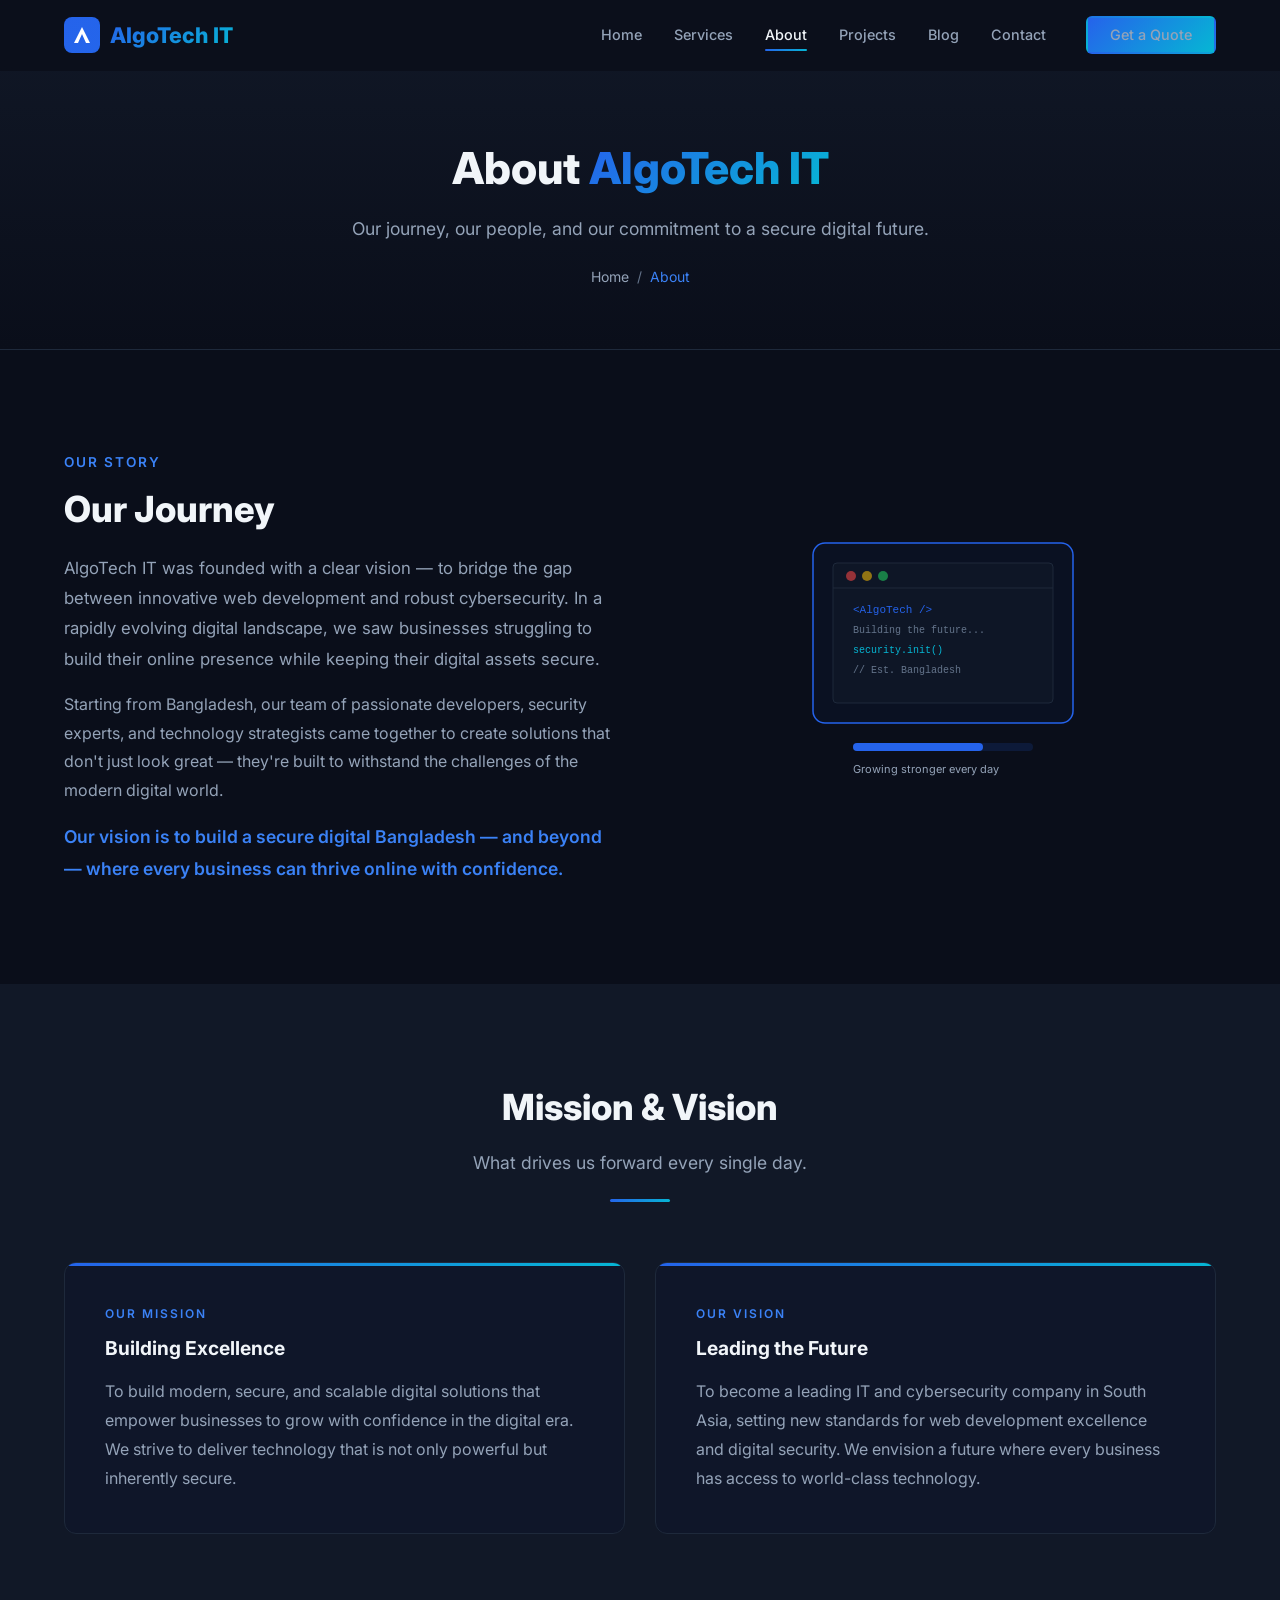
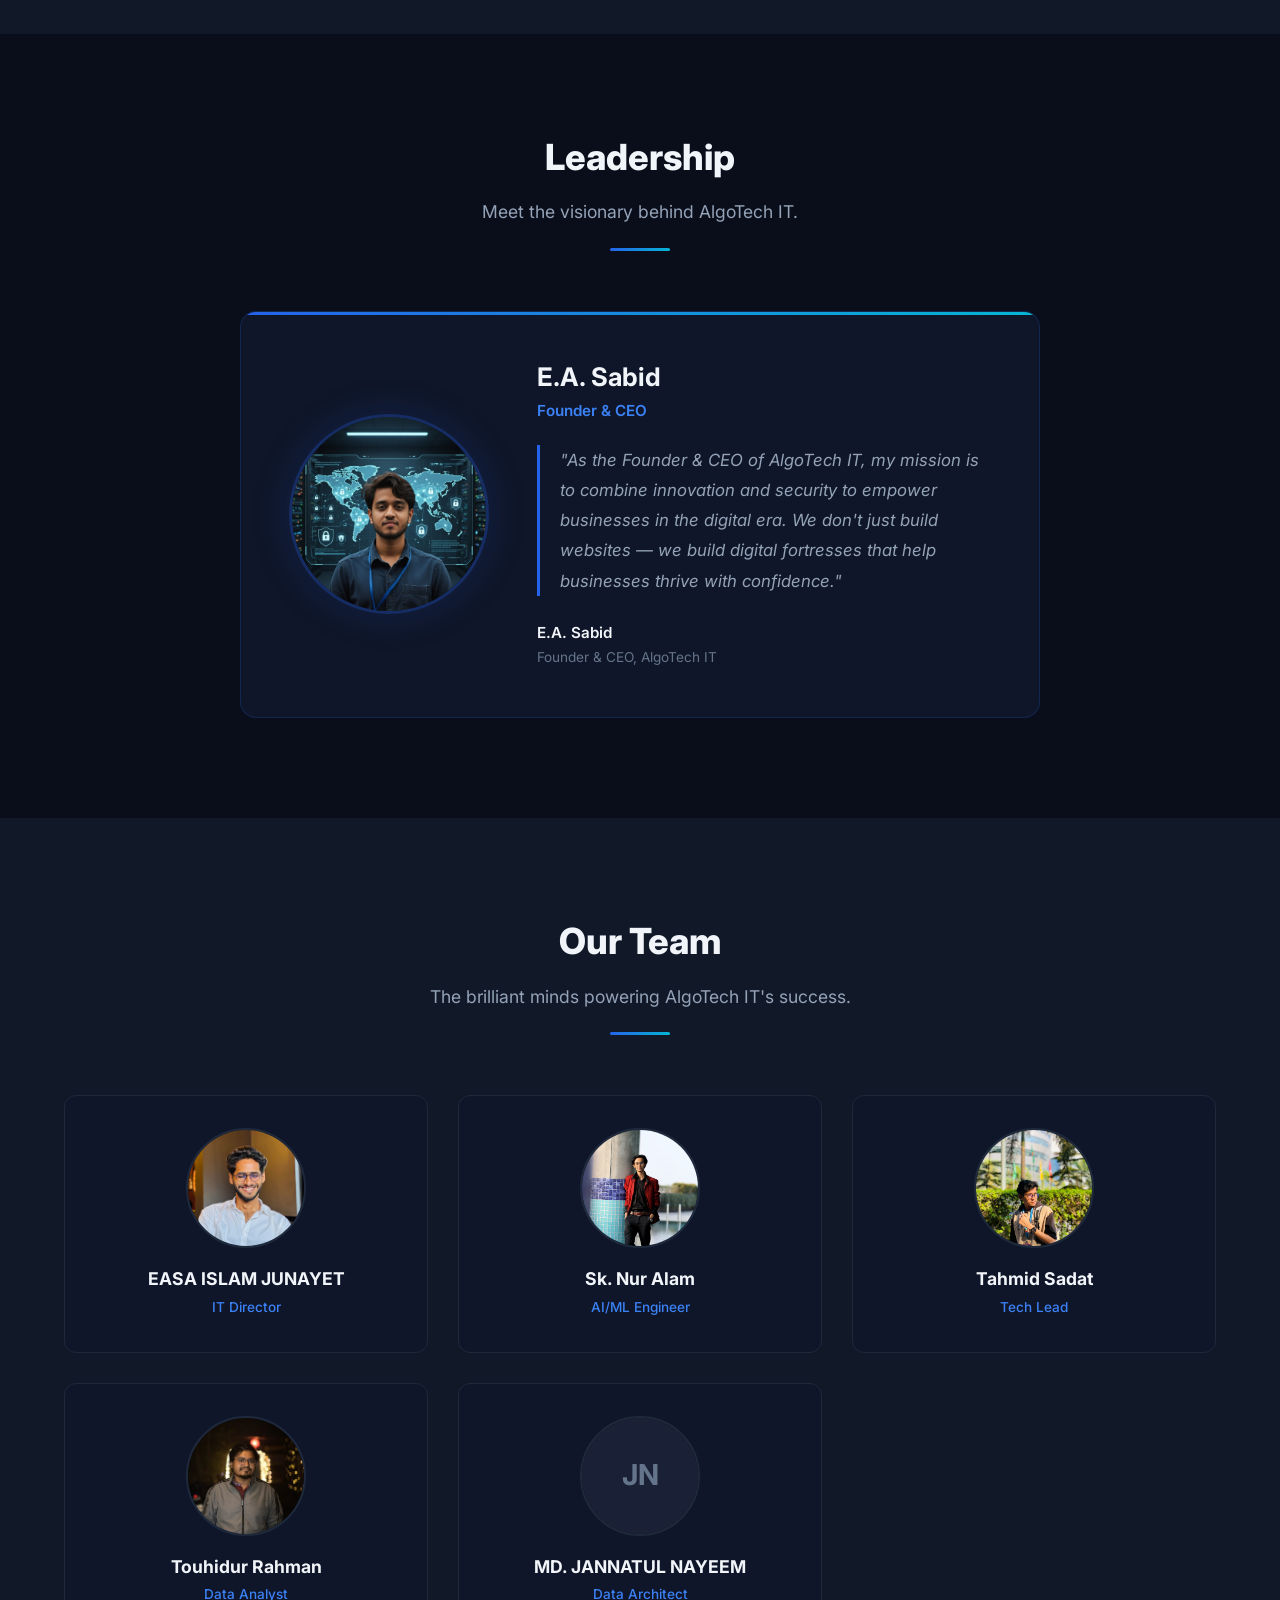
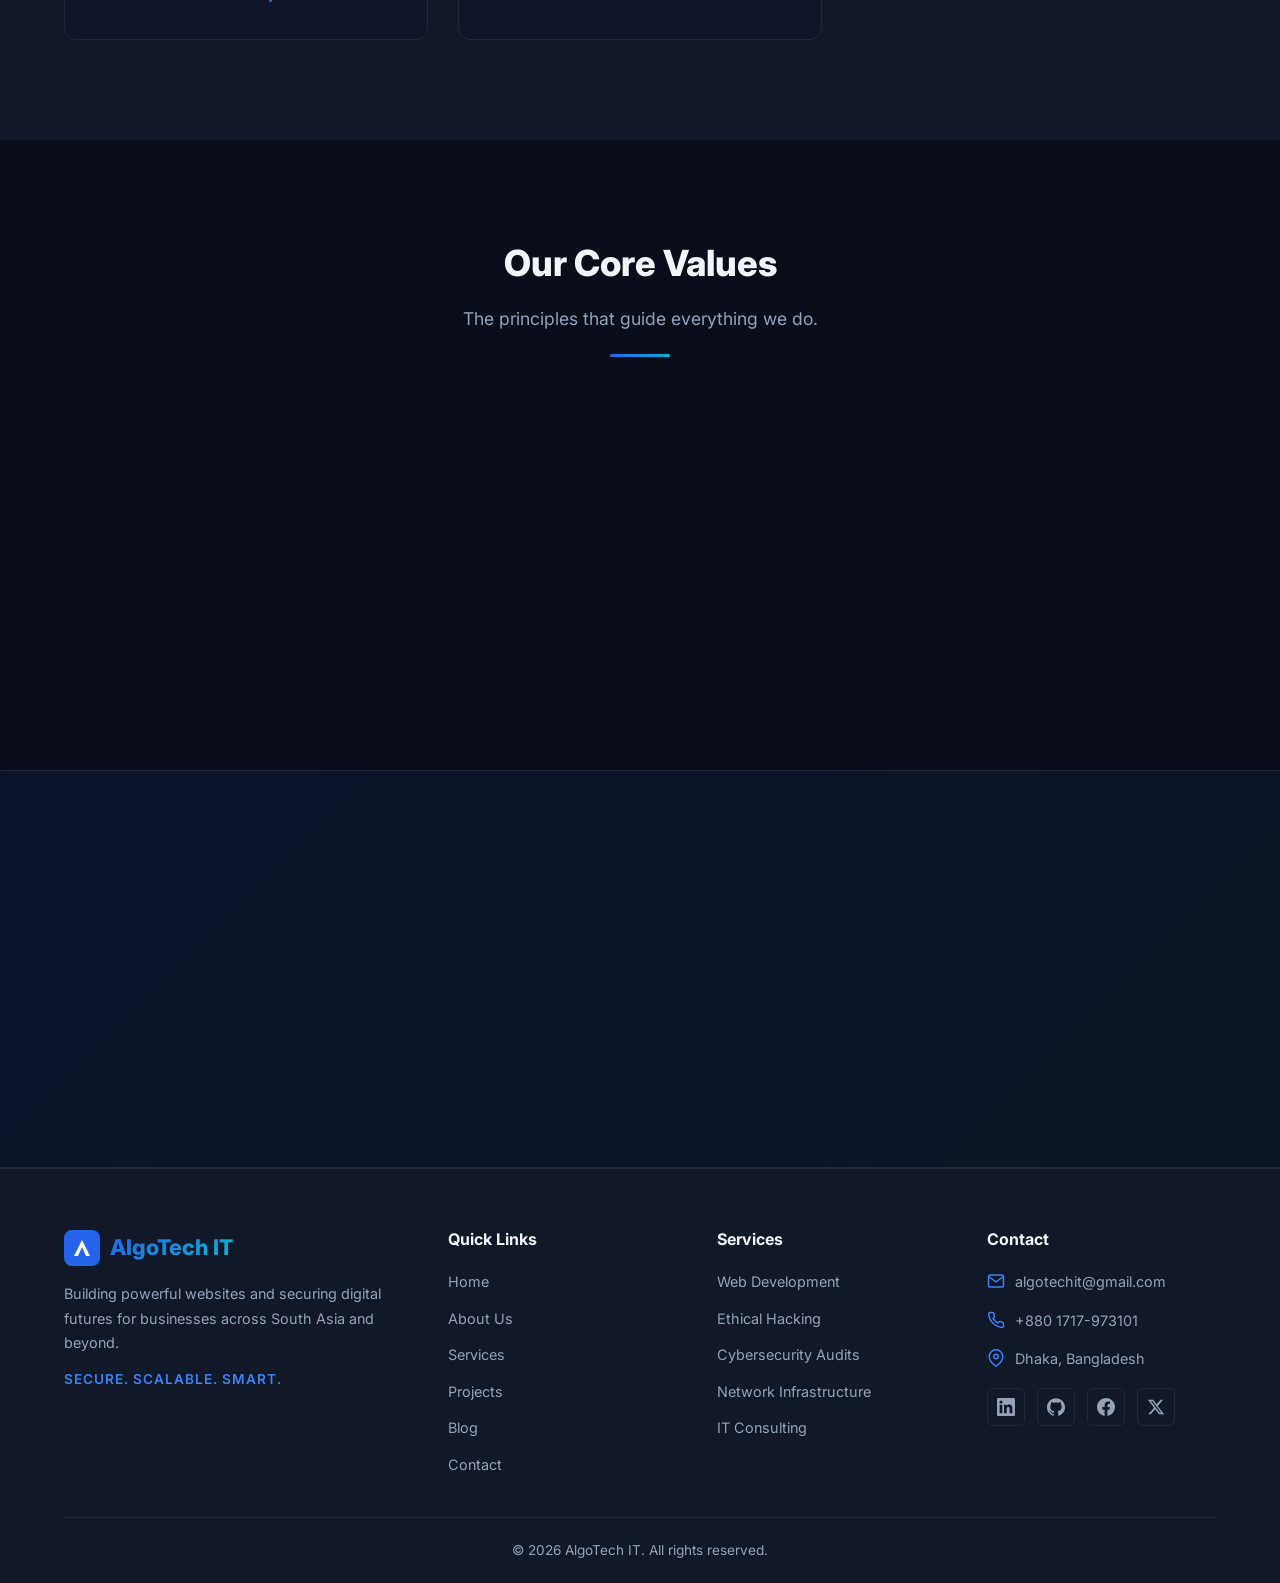
==== commit 8a7341f2: "correcting image path" ====
--- a/about.html
+++ b/about.html
@@ -184,7 +184,7 @@
           <!-- Sk. Nur Alam -->
           <div class="team-card animate-on-scroll" data-delay="2">
             <div class="team-card-photo">
-              <img src="assets/images/team/nuralam.jpg" alt="Sk. Nur Alam" onerror="this.style.display='none';this.nextElementSibling.style.display='flex';">
+              <img src="assets/images/team/nuralam.jpeg" alt="Sk. Nur Alam" onerror="this.style.display='none';this.nextElementSibling.style.display='flex';">
               <div class="photo-placeholder" style="display: none;">SN</div>
             </div>
             <h3>Sk. Nur Alam</h3>
